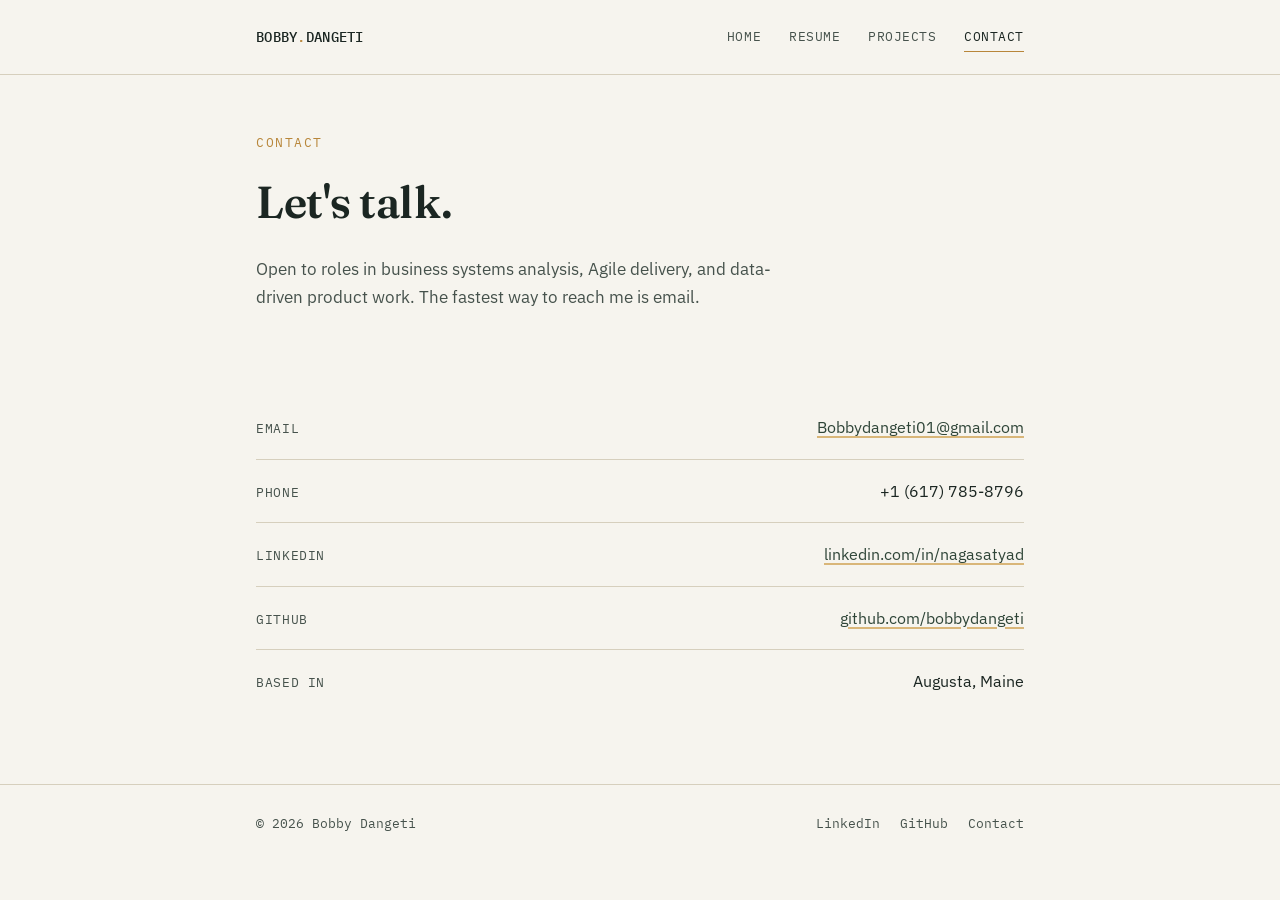
==== contact.html @ 15a81ab8 "Add files via upload" ====
<!doctype html>
<html lang="en">
<head>
<meta charset="utf-8">
<meta name="viewport" content="width=device-width, initial-scale=1">
<title>Contact — Bobby Dangeti</title>
<meta name="description" content="Get in touch with Bobby Dangeti.">
<link rel="preconnect" href="https://fonts.googleapis.com">
<link rel="preconnect" href="https://fonts.gstatic.com" crossorigin>
<link href="https://fonts.googleapis.com/css2?family=Fraunces:opsz,wght@9..144,500;9..144,600;9..144,700&family=IBM+Plex+Sans:wght@400;500;600&family=IBM+Plex+Mono:wght@400;500&display=swap" rel="stylesheet">
<link rel="stylesheet" href="styles.css">
</head>
<body>

<header class="site-header">
  <div class="wrap">
    <a class="brand" href="index.html">BOBBY<span class="dot">.</span>DANGETI</a>
    <nav class="site-nav" aria-label="Main">
      <a href="index.html">Home</a>
      <a href="resume.html">Resume</a>
      <a href="projects.html">Projects</a>
      <a href="contact.html" aria-current="page">Contact</a>
    </nav>
  </div>
</header>

<main>
  <section class="page-intro">
    <div class="container">
      <span class="eyebrow">Contact</span>
      <h1 style="margin-top:10px;">Let's talk.</h1>
      <p class="lede">Open to roles in business systems analysis, Agile delivery, and data-driven product work. The fastest way to reach me is email.</p>
    </div>
  </section>

  <section class="section-tight">
    <div class="container">
      <div class="contact-list">
        <div class="contact-row">
          <span class="label">Email</span>
          <a href="mailto:Bobbydangeti01@gmail.com">Bobbydangeti01@gmail.com</a>
        </div>
        <div class="contact-row">
          <span class="label">Phone</span>
          <span class="value">+1 (617) 785-8796</span>
        </div>
        <div class="contact-row">
          <span class="label">LinkedIn</span>
          <a href="https://www.linkedin.com/in/nagasatyad/">linkedin.com/in/nagasatyad</a>
        </div>
        <div class="contact-row">
          <span class="label">GitHub</span>
          <a href="https://github.com/bobbydangeti">github.com/bobbydangeti</a>
        </div>
        <div class="contact-row">
          <span class="label">Based in</span>
          <span class="value">Augusta, Maine</span>
        </div>
      </div>
    </div>
  </section>
</main>

<footer class="site-footer">
  <div class="wrap">
    <p>© 2026 Bobby Dangeti</p>
    <div class="links">
      <a href="https://www.linkedin.com/in/nagasatyad/">LinkedIn</a>
      <a href="https://github.com/bobbydangeti">GitHub</a>
      <a href="contact.html">Contact</a>
    </div>
  </div>
</footer>

</body>
</html>
---- styles.css ----
/* ===========================================================
   Design tokens
   Theme: a systems analyst's own process map.
   Bobby builds workflow diagrams for a living — the site borrows
   that visual language: nodes, connectors, sequence, annotation.
=========================================================== */
:root {
  --paper: #F6F4EE;
  --paper-alt: #ECE7DA;
  --ink: #1B2622;
  --ink-soft: #46524C;
  --pine: #2F4538;
  --pine-deep: #1F2F26;
  --ochre: #B8863A;
  --ochre-soft: #D9B679;
  --line: #D6CFBD;
  --line-strong: #B9AF96;

  --font-display: "Fraunces", Georgia, serif;
  --font-body: "IBM Plex Sans", -apple-system, BlinkMacSystemFont, sans-serif;
  --font-mono: "IBM Plex Mono", "SF Mono", monospace;

  --max-w: 880px;
  --gutter: clamp(20px, 5vw, 56px);
}

* { box-sizing: border-box; }

html { scroll-behavior: smooth; }

@media (prefers-reduced-motion: reduce) {
  html { scroll-behavior: auto; }
  * { animation-duration: 0.001ms !important; animation-iteration-count: 1 !important; transition-duration: 0.001ms !important; }
}

body {
  margin: 0;
  background: var(--paper);
  color: var(--ink);
  font-family: var(--font-body);
  font-size: 17px;
  line-height: 1.65;
  -webkit-font-smoothing: antialiased;
}

a {
  color: var(--pine);
  text-decoration-color: var(--ochre-soft);
  text-decoration-thickness: 1.5px;
  text-underline-offset: 3px;
}
a:hover { color: var(--ochre); }

a:focus-visible,
button:focus-visible {
  outline: 2.5px solid var(--ochre);
  outline-offset: 3px;
}

h1, h2, h3 {
  font-family: var(--font-display);
  font-weight: 600;
  color: var(--ink);
  margin: 0;
  letter-spacing: -0.01em;
}

.eyebrow {
  font-family: var(--font-mono);
  font-size: 12.5px;
  letter-spacing: 0.12em;
  text-transform: uppercase;
  color: var(--ochre);
}

/* ===========================================================
   Header / nav
=========================================================== */
.site-header {
  border-bottom: 1px solid var(--line);
  background: var(--paper);
}
.site-header .wrap {
  max-width: var(--max-w);
  margin: 0 auto;
  padding: 22px var(--gutter);
  display: flex;
  align-items: center;
  justify-content: space-between;
  gap: 16px;
}
.brand {
  font-family: var(--font-mono);
  font-size: 14px;
  font-weight: 500;
  letter-spacing: 0.02em;
  color: var(--ink);
  text-decoration: none;
}
.brand:hover { color: var(--pine); }
.brand .dot { color: var(--ochre); }

.site-nav { display: flex; gap: 28px; }
.site-nav a {
  font-family: var(--font-mono);
  font-size: 13px;
  letter-spacing: 0.04em;
  text-transform: uppercase;
  color: var(--ink-soft);
  text-decoration: none;
  padding: 4px 0;
  border-bottom: 1.5px solid transparent;
}
.site-nav a:hover,
.site-nav a[aria-current="page"] {
  color: var(--ink);
  border-bottom-color: var(--ochre);
}

/* ===========================================================
   Layout helpers
=========================================================== */
.container {
  max-width: var(--max-w);
  margin: 0 auto;
  padding: 0 var(--gutter);
}
section { padding: 56px 0; }
.section-tight { padding: 32px 0; }

.divider {
  border: none;
  border-top: 1px solid var(--line);
  margin: 0;
}

/* ===========================================================
   Buttons
=========================================================== */
.btn {
  display: inline-flex;
  align-items: center;
  gap: 8px;
  font-family: var(--font-mono);
  font-size: 13.5px;
  letter-spacing: 0.03em;
  text-decoration: none;
  padding: 11px 20px;
  border-radius: 3px;
  border: 1.5px solid var(--ink);
  color: var(--ink);
  transition: background 0.15s ease, color 0.15s ease, border-color 0.15s ease;
}
.btn:hover { background: var(--ink); color: var(--paper); }
.btn-solid {
  background: var(--pine);
  border-color: var(--pine);
  color: var(--paper);
}
.btn-solid:hover { background: var(--pine-deep); border-color: var(--pine-deep); color: var(--paper); }

/* ===========================================================
   Hero (home page)
=========================================================== */
.hero {
  padding: 64px 0 40px;
  position: relative;
}
.hero-flow {
  display: flex;
  align-items: center;
  gap: 10px;
  margin-bottom: 28px;
  font-family: var(--font-mono);
  font-size: 12.5px;
  color: var(--ink-soft);
  letter-spacing: 0.06em;
}
.hero-flow .node {
  border: 1.5px solid var(--line-strong);
  border-radius: 999px;
  padding: 5px 12px;
  background: var(--paper-alt);
}
.hero-flow .node.active {
  border-color: var(--ochre);
  color: var(--ink);
  background: var(--paper);
}
.hero-flow .seg {
  width: 22px;
  height: 1.5px;
  background: var(--line-strong);
}

.hero h1 {
  font-size: clamp(2.4rem, 5.5vw, 3.6rem);
  line-height: 1.05;
  max-width: 14ch;
}
.hero .role {
  font-family: var(--font-mono);
  font-size: 15px;
  color: var(--pine);
  margin-top: 14px;
  letter-spacing: 0.02em;
}
.hero p.lede {
  max-width: 56ch;
  margin-top: 22px;
  font-size: 18px;
  color: var(--ink-soft);
}
.hero .cta-row {
  display: flex;
  gap: 14px;
  margin-top: 32px;
  flex-wrap: wrap;
}

/* ===========================================================
   Schematic divider (decorative system-map motif)
=========================================================== */
.schematic {
  width: 100%;
  display: block;
  margin: 8px 0 0;
}

/* ===========================================================
   Stat / summary row
=========================================================== */
.stat-row {
  display: grid;
  grid-template-columns: repeat(3, 1fr);
  gap: 18px;
  margin-top: 12px;
}
.stat {
  border: 1px solid var(--line);
  background: var(--paper-alt);
  padding: 18px 16px;
  border-radius: 4px;
}
.stat .num {
  font-family: var(--font-display);
  font-size: 1.8rem;
  color: var(--pine);
}
.stat .label {
  font-family: var(--font-mono);
  font-size: 12px;
  color: var(--ink-soft);
  letter-spacing: 0.04em;
  margin-top: 4px;
}

@media (max-width: 640px) {
  .stat-row { grid-template-columns: 1fr; }
}

/* ===========================================================
   Timeline (resume page) — the signature element
   A vertical process line with a node per role, like the
   workflow diagrams Bobby builds at work.
=========================================================== */
.timeline {
  position: relative;
  margin-top: 12px;
  padding-left: 28px;
  border-left: 2px solid var(--line);
}
.role {
  position: relative;
  padding: 0 0 48px 28px;
}
.role:last-child { padding-bottom: 4px; }
.role::before {
  content: "";
  position: absolute;
  left: -39px;
  top: 4px;
  width: 14px;
  height: 14px;
  border-radius: 999px;
  background: var(--paper);
  border: 2.5px solid var(--pine);
}
.role.current::before { border-color: var(--ochre); background: var(--ochre); }

.role .when {
  font-family: var(--font-mono);
  font-size: 12.5px;
  letter-spacing: 0.04em;
  color: var(--ochre);
  text-transform: uppercase;
}
.role h3 {
  font-size: 1.3rem;
  margin-top: 6px;
}
.role .org {
  font-family: var(--font-mono);
  font-size: 13.5px;
  color: var(--ink-soft);
  margin-top: 4px;
}
.role ul {
  margin: 16px 0 0;
  padding-left: 20px;
}
.role li { margin-bottom: 9px; color: var(--ink-soft); }
.role li::marker { color: var(--ochre); }

/* ===========================================================
   Credential badges
=========================================================== */
.badge-grid {
  display: grid;
  grid-template-columns: repeat(2, 1fr);
  gap: 12px;
  margin-top: 16px;
}
@media (max-width: 640px) { .badge-grid { grid-template-columns: 1fr; } }

.badge {
  border: 1px solid var(--line);
  border-left: 3px solid var(--pine);
  background: var(--paper-alt);
  padding: 13px 16px;
  border-radius: 3px;
  font-size: 14.5px;
}
.badge.in-progress { border-left-color: var(--ochre); }
.badge.planned { border-left-color: var(--line-strong); opacity: 0.75; }
.badge .status {
  display: block;
  font-family: var(--font-mono);
  font-size: 10.5px;
  letter-spacing: 0.06em;
  text-transform: uppercase;
  color: var(--ink-soft);
  margin-top: 4px;
}

/* ===========================================================
   Education block
=========================================================== */
.edu-item { padding: 18px 0; }
.edu-item + .edu-item { border-top: 1px solid var(--line); }
.edu-item .when { font-family: var(--font-mono); font-size: 12.5px; color: var(--ink-soft); }
.edu-item h3 { font-size: 1.15rem; margin-top: 4px; }
.edu-item .org { color: var(--ink-soft); margin-top: 2px; }

/* ===========================================================
   Project cards (placeholder content the user will edit)
=========================================================== */
.project-grid {
  display: grid;
  grid-template-columns: repeat(2, 1fr);
  gap: 20px;
  margin-top: 24px;
}
@media (max-width: 680px) { .project-grid { grid-template-columns: 1fr; } }

.project-card {
  border: 1px solid var(--line);
  background: var(--paper-alt);
  border-radius: 4px;
  padding: 22px;
  display: flex;
  flex-direction: column;
  gap: 10px;
}
.project-card .tag {
  font-family: var(--font-mono);
  font-size: 11.5px;
  letter-spacing: 0.05em;
  text-transform: uppercase;
  color: var(--ochre);
}
.project-card h3 { font-size: 1.15rem; }
.project-card p { color: var(--ink-soft); margin: 0; font-size: 15px; }
.project-card .meta {
  margin-top: auto;
  font-family: var(--font-mono);
  font-size: 12px;
  color: var(--ink-soft);
  padding-top: 10px;
}

.empty-state {
  border: 1.5px dashed var(--line-strong);
  border-radius: 4px;
  padding: 40px 28px;
  text-align: center;
  margin-top: 28px;
}
.empty-state .eyebrow { display: block; margin-bottom: 10px; }
.empty-state p { color: var(--ink-soft); max-width: 44ch; margin: 8px auto 0; }

/* ===========================================================
   Contact
=========================================================== */
.contact-list { margin-top: 28px; }
.contact-row {
  display: flex;
  align-items: baseline;
  justify-content: space-between;
  gap: 16px;
  padding: 18px 0;
  border-top: 1px solid var(--line);
}
.contact-row:first-child { border-top: none; }
.contact-row .label {
  font-family: var(--font-mono);
  font-size: 12.5px;
  letter-spacing: 0.05em;
  text-transform: uppercase;
  color: var(--ink-soft);
  flex: 0 0 120px;
}
.contact-row a, .contact-row span.value { font-size: 16px; }

/* ===========================================================
   Footer
=========================================================== */
.site-footer {
  border-top: 1px solid var(--line);
  margin-top: 40px;
}
.site-footer .wrap {
  max-width: var(--max-w);
  margin: 0 auto;
  padding: 28px var(--gutter) 40px;
  display: flex;
  justify-content: space-between;
  align-items: center;
  gap: 16px;
  flex-wrap: wrap;
}
.site-footer p {
  font-family: var(--font-mono);
  font-size: 12.5px;
  color: var(--ink-soft);
  margin: 0;
}
.site-footer .links { display: flex; gap: 20px; }
.site-footer a {
  font-family: var(--font-mono);
  font-size: 12.5px;
  text-decoration: none;
  color: var(--ink-soft);
}
.site-footer a:hover { color: var(--ochre); }

/* ===========================================================
   Page intro pattern (used on resume / projects / contact)
=========================================================== */
.page-intro { padding: 52px 0 8px; }
.page-intro h1 { font-size: clamp(2rem, 4.5vw, 2.8rem); }
.page-intro p.lede {
  max-width: 56ch;
  margin-top: 16px;
  font-size: 17px;
  color: var(--ink-soft);
}
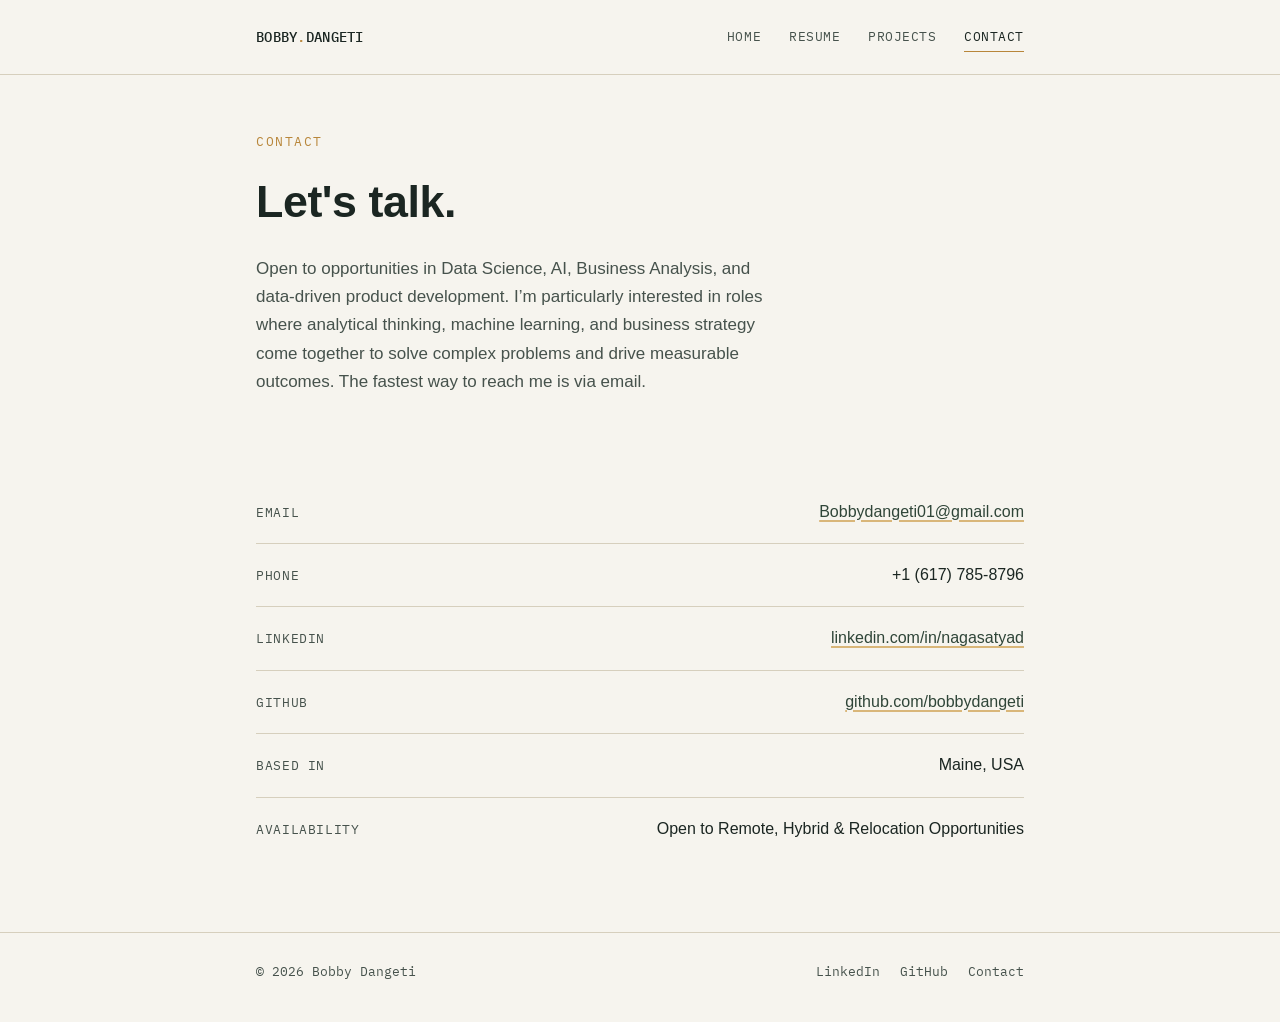
==== commit 1d7d275f: "Update contact.html" ====
--- a/contact.html
+++ b/contact.html
@@ -29,7 +29,7 @@
     <div class="container">
       <span class="eyebrow">Contact</span>
       <h1 style="margin-top:10px;">Let's talk.</h1>
-      <p class="lede">Open to roles in business systems analysis, Agile delivery, and data-driven product work. The fastest way to reach me is email.</p>
+      <p class="lede">Open to opportunities in Data Science, AI, Business Analysis, and data-driven product development. I’m particularly interested in roles where analytical thinking, machine learning, and business strategy come together to solve complex problems and drive measurable outcomes. The fastest way to reach me is via email.</p>
     </div>
   </section>
 
@@ -54,7 +54,11 @@
         </div>
         <div class="contact-row">
           <span class="label">Based in</span>
-          <span class="value">Augusta, Maine</span>
+          <span class="value">Maine, USA </span>
+        </div>
+        <div class="contact-row">
+          <span class="label">Availability</span>
+          <span class="value">Open to Remote, Hybrid & Relocation Opportunities</span>
         </div>
       </div>
     </div>
--- a/styles.css
+++ b/styles.css
@@ -1,8 +1,6 @@
 /* ===========================================================
    Design tokens
    Theme: a systems analyst's own process map.
-   Bobby builds workflow diagrams for a living — the site borrows
-   that visual language: nodes, connectors, sequence, annotation.
 =========================================================== */
 :root {
   --paper: #F6F4EE;
@@ -16,11 +14,12 @@
   --line: #D6CFBD;
   --line-strong: #B9AF96;
 
-  --font-display: "Fraunces", Georgia, serif;
-  --font-body: "IBM Plex Sans", -apple-system, BlinkMacSystemFont, sans-serif;
+  --font-display: "Plus Jakarta Sans", -apple-system, BlinkMacSystemFont, sans-serif;
+  --font-body: "Plus Jakarta Sans", -apple-system, BlinkMacSystemFont, sans-serif;
   --font-mono: "IBM Plex Mono", "SF Mono", monospace;
 
   --max-w: 880px;
+  --max-w-wide: 1100px;
   --gutter: clamp(20px, 5vw, 56px);
 }
 
@@ -100,7 +99,7 @@
 .brand:hover { color: var(--pine); }
 .brand .dot { color: var(--ochre); }
 
-.site-nav { display: flex; gap: 28px; }
+.site-nav { display: flex; gap: 28px; align-items: center; }
 .site-nav a {
   font-family: var(--font-mono);
   font-size: 13px;
@@ -116,6 +115,17 @@
   color: var(--ink);
   border-bottom-color: var(--ochre);
 }
+.site-nav a.nav-pill {
+  border: 1.5px solid var(--pine);
+  border-radius: 999px;
+  padding: 7px 18px;
+  color: var(--pine);
+}
+.site-nav a.nav-pill:hover {
+  background: var(--pine);
+  color: var(--paper);
+  border-bottom-color: var(--pine);
+}
 
 /* ===========================================================
    Layout helpers
@@ -125,6 +135,7 @@
   margin: 0 auto;
   padding: 0 var(--gutter);
 }
+.container.wide { max-width: var(--max-w-wide); }
 section { padding: 56px 0; }
 .section-tight { padding: 32px 0; }
 
@@ -160,62 +171,91 @@
 .btn-solid:hover { background: var(--pine-deep); border-color: var(--pine-deep); color: var(--paper); }
 
 /* ===========================================================
-   Hero (home page)
+   Hero (home page) — name + photo split layout
 =========================================================== */
 .hero {
-  padding: 64px 0 40px;
-  position: relative;
-}
-.hero-flow {
+  padding: 72px 0 48px;
+}
+
+.hero-grid {
+  display: grid;
+  grid-template-columns: 1.05fr 0.95fr;
+  gap: 56px;
+  align-items: center;
+}
+@media (max-width: 760px) {
+  .hero-grid { grid-template-columns: 1fr; gap: 36px; }
+  .hero-photo-wrap { order: -1; max-width: 320px; }
+}
+
+.hero-label {
+  font-size: 17px;
+  color: var(--ink-soft);
+  margin: 0 0 8px;
+}
+
+.hero-name {
+  font-family: var(--font-display);
+  font-weight: 800;
+  font-size: clamp(2.5rem, 5.5vw, 3.7rem);
+  line-height: 1.04;
+  letter-spacing: -0.02em;
+  color: var(--ink);
+}
+
+.hero-tagline {
+  margin-top: 18px;
+  font-size: 17px;
+  line-height: 1.65;
+  color: var(--ink-soft);
+  max-width: 46ch;
+}
+
+.hero-secondary-links {
+  margin-top: 20px;
   display: flex;
+  gap: 24px;
+  flex-wrap: wrap;
+}
+.hero-secondary-links a {
+  font-size: 14.5px;
+  color: var(--ink-soft);
+  text-decoration: none;
+  border-bottom: 1.5px solid var(--line-strong);
+  padding-bottom: 2px;
+}
+.hero-secondary-links a:hover { color: var(--pine); border-bottom-color: var(--pine); }
+
+.hero-photo-wrap img {
+  width: 100%;
+  aspect-ratio: 4 / 5;
+  object-fit: cover;
+  border-radius: 20px;
+  display: block;
+  box-shadow: 12px 12px 0 var(--paper-alt), 12px 12px 0 1.5px var(--line);
+}
+
+.btn-primary-lg {
+  display: inline-flex;
   align-items: center;
   gap: 10px;
-  margin-bottom: 28px;
-  font-family: var(--font-mono);
-  font-size: 12.5px;
-  color: var(--ink-soft);
-  letter-spacing: 0.06em;
-}
-.hero-flow .node {
-  border: 1.5px solid var(--line-strong);
-  border-radius: 999px;
-  padding: 5px 12px;
-  background: var(--paper-alt);
-}
-.hero-flow .node.active {
-  border-color: var(--ochre);
-  color: var(--ink);
-  background: var(--paper);
-}
-.hero-flow .seg {
-  width: 22px;
-  height: 1.5px;
-  background: var(--line-strong);
-}
-
-.hero h1 {
-  font-size: clamp(2.4rem, 5.5vw, 3.6rem);
-  line-height: 1.05;
-  max-width: 14ch;
-}
-.hero .role {
-  font-family: var(--font-mono);
-  font-size: 15px;
-  color: var(--pine);
-  margin-top: 14px;
-  letter-spacing: 0.02em;
-}
-.hero p.lede {
-  max-width: 56ch;
-  margin-top: 22px;
-  font-size: 18px;
-  color: var(--ink-soft);
-}
-.hero .cta-row {
-  display: flex;
-  gap: 14px;
-  margin-top: 32px;
-  flex-wrap: wrap;
+  font-weight: 600;
+  font-size: 14.5px;
+  letter-spacing: 0.01em;
+  text-decoration: none;
+  padding: 15px 28px;
+  border-radius: 10px;
+  background: var(--pine);
+  color: var(--paper);
+  margin-top: 30px;
+  box-shadow: 0 8px 20px -8px rgba(31, 47, 38, 0.55);
+  transition: transform 0.15s ease, box-shadow 0.15s ease, background 0.15s ease;
+}
+.btn-primary-lg:hover {
+  background: var(--pine-deep);
+  transform: translateY(-2px);
+  box-shadow: 0 12px 24px -8px rgba(31, 47, 38, 0.6);
+  color: var(--paper);
 }
 
 /* ===========================================================
@@ -260,9 +300,7 @@
 }
 
 /* ===========================================================
-   Timeline (resume page) — the signature element
-   A vertical process line with a node per role, like the
-   workflow diagrams Bobby builds at work.
+   Timeline (resume page)
 =========================================================== */
 .timeline {
   position: relative;
@@ -353,7 +391,7 @@
 .edu-item .org { color: var(--ink-soft); margin-top: 2px; }
 
 /* ===========================================================
-   Project cards (placeholder content the user will edit)
+   Project cards
 =========================================================== */
 .project-grid {
   display: grid;
@@ -455,7 +493,7 @@
 .site-footer a:hover { color: var(--ochre); }
 
 /* ===========================================================
-   Page intro pattern (used on resume / projects / contact)
+   Page intro pattern
 =========================================================== */
 .page-intro { padding: 52px 0 8px; }
 .page-intro h1 { font-size: clamp(2rem, 4.5vw, 2.8rem); }
@@ -465,3 +503,19 @@
   font-size: 17px;
   color: var(--ink-soft);
 }
+
+/* ===========================================================
+   Profile photo (header)
+=========================================================== */
+.brand-group {
+  display: flex;
+  align-items: center;
+  gap: 12px;
+}
+.profile-photo {
+  width: 42px;
+  height: 42px;
+  border-radius: 50%;
+  object-fit: cover;
+  border: 2px solid var(--pine);
+}
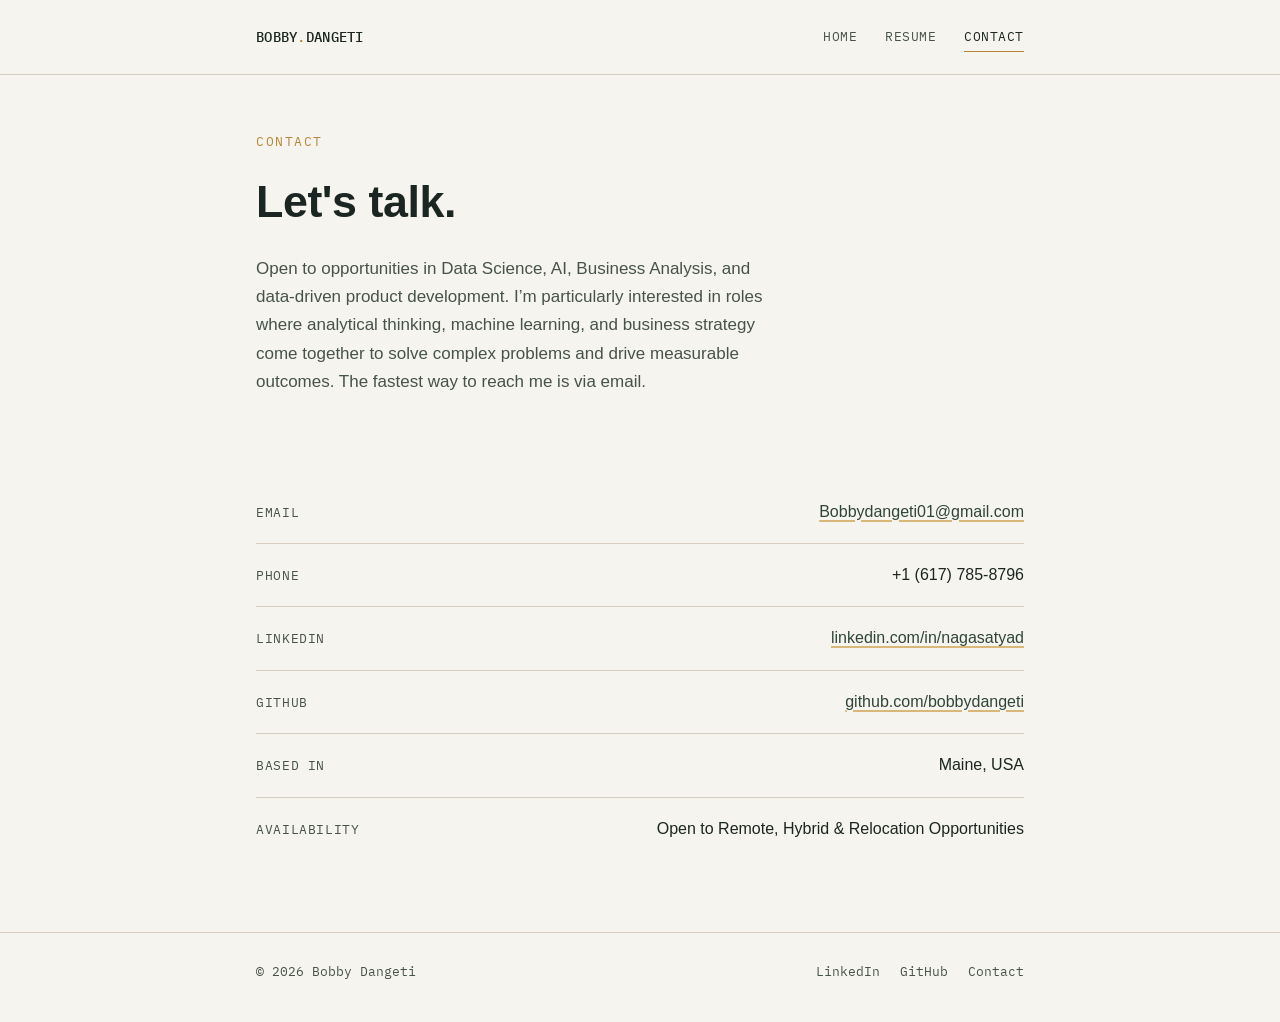
==== commit 2dec6a96: "Update contact.html" ====
--- a/contact.html
+++ b/contact.html
@@ -18,7 +18,7 @@
     <nav class="site-nav" aria-label="Main">
       <a href="index.html">Home</a>
       <a href="resume.html">Resume</a>
-      <a href="projects.html">Projects</a>
+      <!-- <a href="projects.html">Projects</a> -->
       <a href="contact.html" aria-current="page">Contact</a>
     </nav>
   </div>
--- a/styles.css
+++ b/styles.css
@@ -1,6 +1,8 @@
 /* ===========================================================
    Design tokens
    Theme: a systems analyst's own process map.
+   Bobby builds workflow diagrams for a living â€” the site borrows
+   that visual language: nodes, connectors, sequence, annotation.
 =========================================================== */
 :root {
   --paper: #F6F4EE;
@@ -99,7 +101,7 @@
 .brand:hover { color: var(--pine); }
 .brand .dot { color: var(--ochre); }
 
-.site-nav { display: flex; gap: 28px; align-items: center; }
+.site-nav { display: flex; gap: 28px; }
 .site-nav a {
   font-family: var(--font-mono);
   font-size: 13px;
@@ -125,6 +127,10 @@
   background: var(--pine);
   color: var(--paper);
   border-bottom-color: var(--pine);
+}
+.site-nav a.nav-pill[aria-current="page"] {
+  border-color: var(--ochre);
+  color: var(--ochre);
 }
 
 /* ===========================================================
@@ -171,7 +177,7 @@
 .btn-solid:hover { background: var(--pine-deep); border-color: var(--pine-deep); color: var(--paper); }
 
 /* ===========================================================
-   Hero (home page) — name + photo split layout
+   Hero (home page) â€” name + photo split layout
 =========================================================== */
 .hero {
   padding: 72px 0 48px;
@@ -235,6 +241,9 @@
   box-shadow: 12px 12px 0 var(--paper-alt), 12px 12px 0 1.5px var(--line);
 }
 
+/* ===========================================================
+   Buttons
+=========================================================== */
 .btn-primary-lg {
   display: inline-flex;
   align-items: center;
@@ -300,7 +309,9 @@
 }
 
 /* ===========================================================
-   Timeline (resume page)
+   Timeline (resume page) â€” the signature element
+   A vertical process line with a node per role, like the
+   workflow diagrams Bobby builds at work.
 =========================================================== */
 .timeline {
   position: relative;
@@ -343,6 +354,23 @@
   color: var(--ink-soft);
   margin-top: 4px;
 }
+.role .org-row {
+  display: flex;
+  align-items: center;
+  gap: 10px;
+  margin-top: 8px;
+}
+.role .org-logo {
+  width: 32px;
+  height: 32px;
+  object-fit: contain;
+  border-radius: 6px;
+  background: var(--paper-alt);
+  border: 1px solid var(--line);
+  padding: 4px;
+  flex-shrink: 0;
+}
+.role .org-row .org { margin-top: 0; }
 .role ul {
   margin: 16px 0 0;
   padding-left: 20px;
@@ -391,7 +419,7 @@
 .edu-item .org { color: var(--ink-soft); margin-top: 2px; }
 
 /* ===========================================================
-   Project cards
+   Project cards (placeholder content the user will edit)
 =========================================================== */
 .project-grid {
   display: grid;
@@ -493,7 +521,7 @@
 .site-footer a:hover { color: var(--ochre); }
 
 /* ===========================================================
-   Page intro pattern
+   Page intro pattern (used on resume / projects / contact)
 =========================================================== */
 .page-intro { padding: 52px 0 8px; }
 .page-intro h1 { font-size: clamp(2rem, 4.5vw, 2.8rem); }
